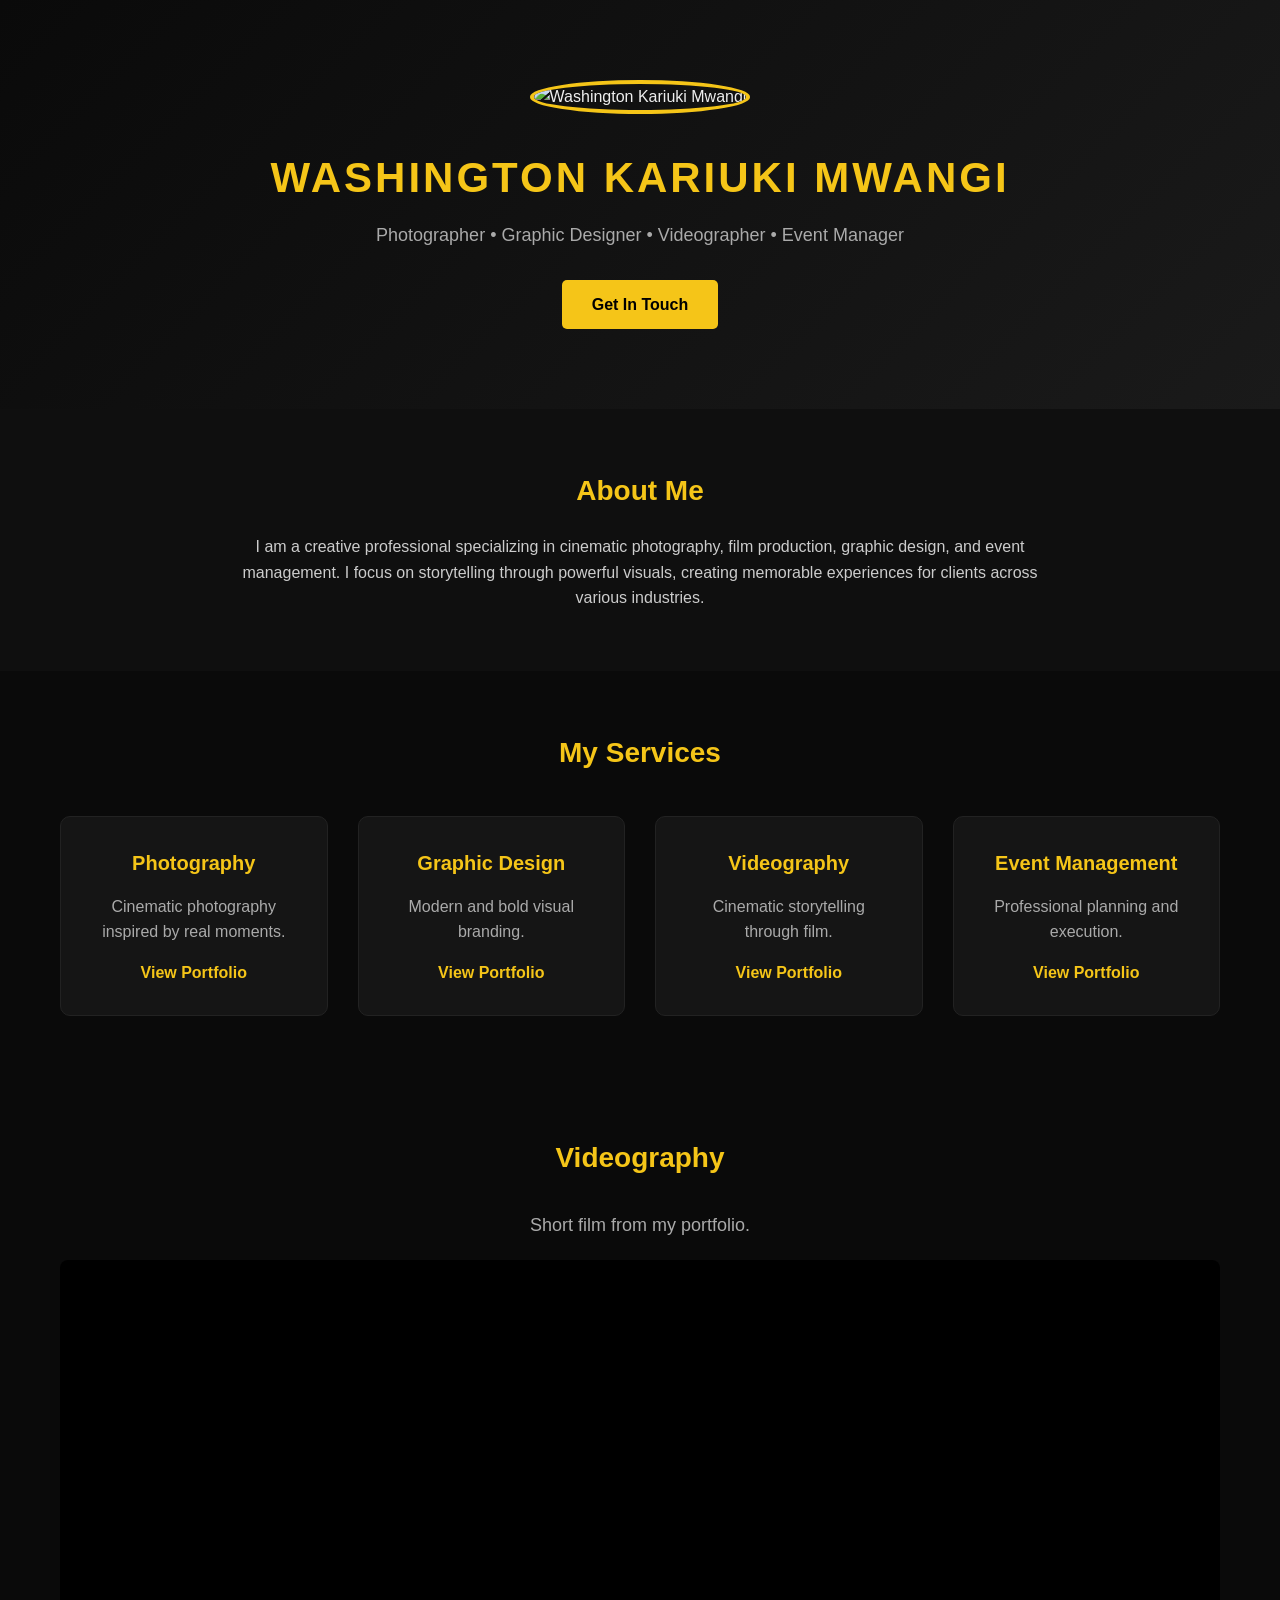
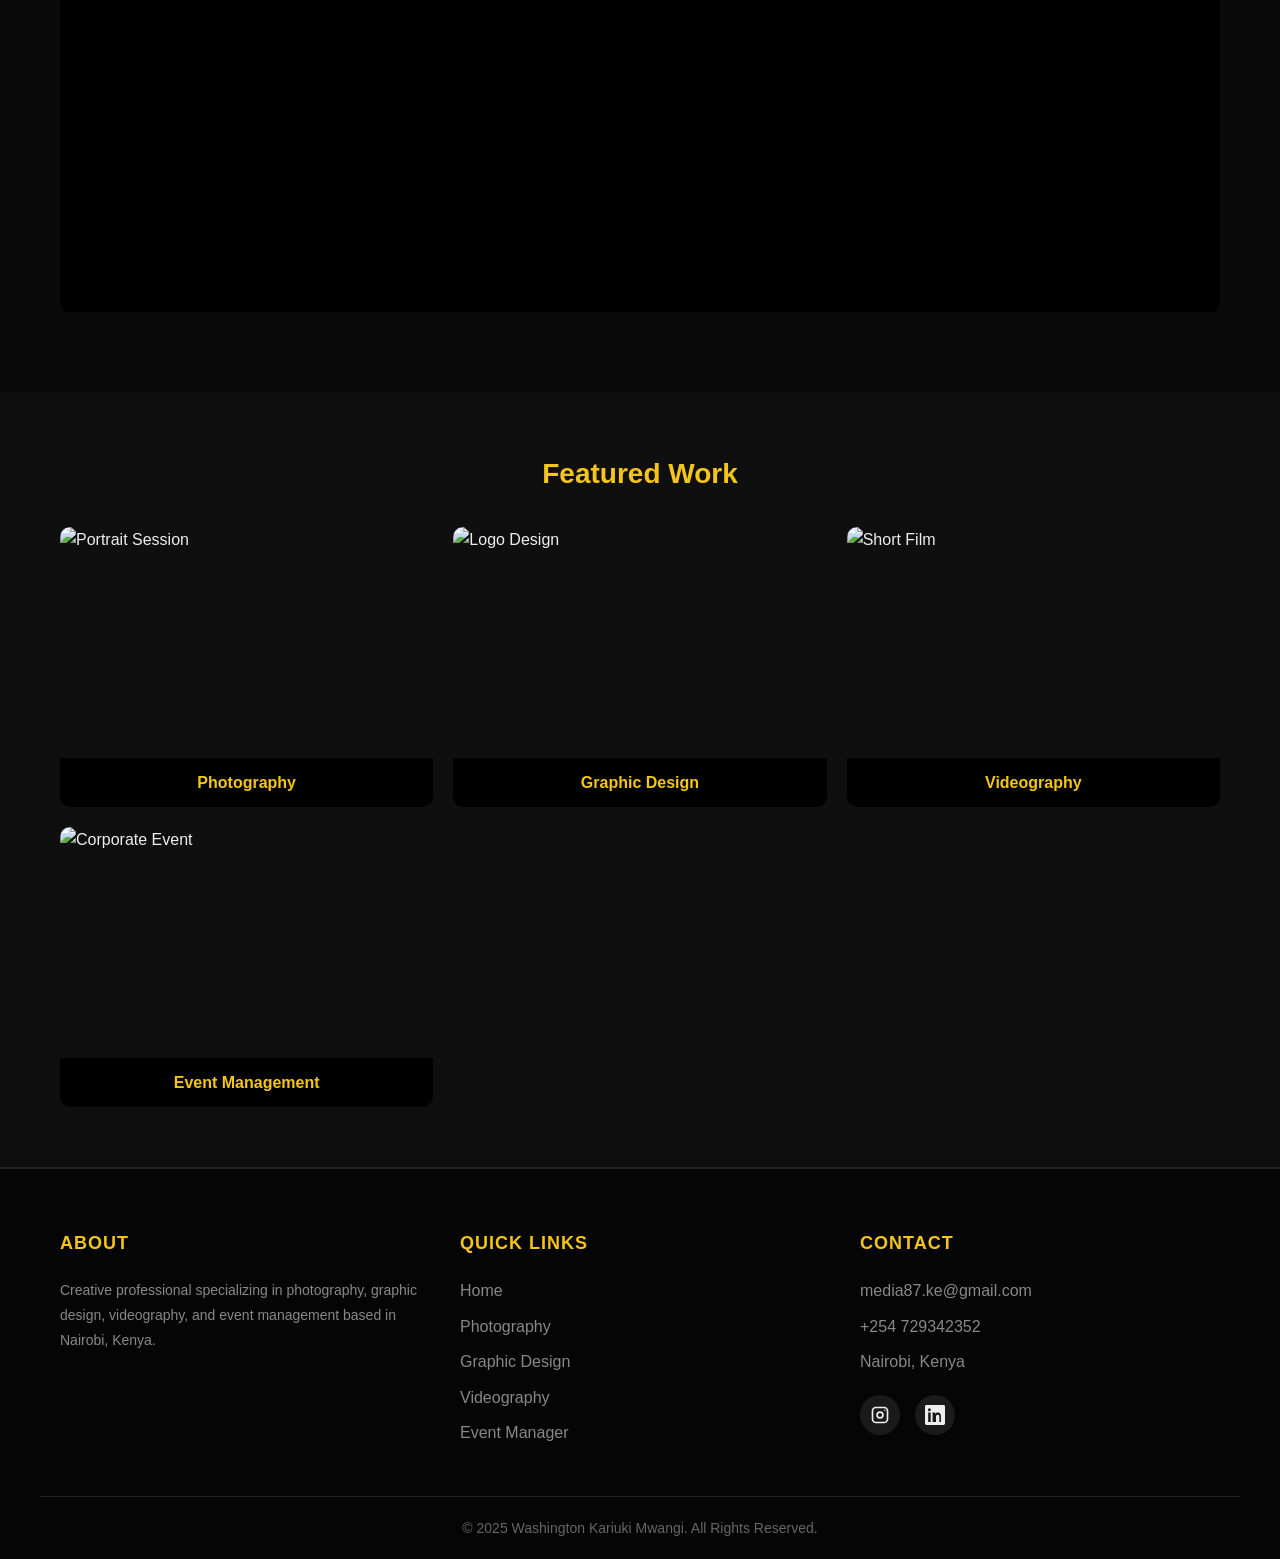
==== index.html @ 2610b52b "Add files via upload" ====
<!DOCTYPE html>
<html lang="en">
<head>
    <meta charset="UTF-8">
    <meta name="viewport" content="width=device-width, initial-scale=1.0">
    <title>Washington Kariuki Mwangi | Portfolio</title>
    <link rel="stylesheet" href="STYLE.CSS">
</head>
<body class="home-page">
    <!-- Background Overlay -->
    <div class="page-background"></div>

    <!-- Sidebar Navigation -->
    <nav class="sidebar-nav">
        <div class="sidebar-header">
            <a href="INDEX.HTML" class="sidebar-logo">WKM</a>
            <button class="close-sidebar">&times;</button>
        </div>
        <ul class="sidebar-menu">
            <li><a href="INDEX.HTML" class="active">Home</a></li>
            <li class="dropdown">
                <a href="#" class="dropdown-toggle">Services <span class="arrow">&#9662;</span></a>
                <ul class="dropdown-menu">
                    <li><a href="photography.html">Photography</a></li>
                    <li><a href="graphic-designer.html">Graphic Design</a></li>
                    <li><a href="videography.html">Videography</a></li>
                    <li><a href="event-manager.html">Event Management</a></li>
                </ul>
            </li>
            <li><a href="#about">About</a></li>
            <li><a href="#contact">Contact</a></li>
        </ul>
    </nav>

    <!-- Mobile Menu Toggle -->
    <button class="menu-toggle">
        <span></span>
        <span></span>
        <span></span>
    </button>

    <!-- Overlay for sidebar -->
    <div class="sidebar-overlay"></div>

    <!-- Main Content -->
    <main class="main-content">

    <!-- Hero Section -->
    <header class="hero">
        <div class="hero-content">
            <div class="profile-image">
                <img src="images/profile.jpg" alt="Washington Kariuki Mwangi">
            </div>
            <h1>WASHINGTON KARIUKI MWANGI</h1>
            <p class="tagline">Photographer • Graphic Designer • Videographer • Event Manager</p>
            <a href="#contact" class="btn-primary">Get In Touch</a>
        </div>
    </header>

    <!-- About Section -->
    <section class="about" id="about">
        <div class="container">
            <h2>About Me</h2>
            <p>
                I am a creative professional specializing in cinematic photography, 
                film production, graphic design, and event management. 
                I focus on storytelling through powerful visuals, creating memorable 
                experiences for clients across various industries.
            </p>
        </div>
    </section>

    <!-- Services Overview -->
    <section class="services-overview">
        <div class="container">
            <h2>My Services</h2>
            <div class="services-grid">
                <div class="service-card">
                    <h3>Photography</h3>
                    <p>Cinematic photography inspired by real moments.</p>
                    <a href="photography.html" class="btn-link">View Portfolio</a>
                </div>
                <div class="service-card">
                    <h3>Graphic Design</h3>
                    <p>Modern and bold visual branding.</p>
                    <a href="graphic-designer.html" class="btn-link">View Portfolio</a>
                </div>
                <div class="service-card">
                    <h3>Videography</h3>
                    <p>Cinematic storytelling through film.</p>
                    <a href="videography.html" class="btn-link">View Portfolio</a>
                </div>
                <div class="service-card">
                    <h3>Event Management</h3>
                    <p>Professional planning and execution.</p>
                    <a href="event-manager.html" class="btn-link">View Portfolio</a>
                </div>
            </div>
        </div>
    </section>

    <!-- Videography Section -->
    <section class="portfolio-section">
        <div class="container">
            <h2>Videography</h2>
            <p class="lead">Short film from my portfolio.</p>
            <div class="video-wrapper">
                <iframe 
                    width="560" 
                    height="315" 
                    src="https://www.youtube.com/embed/M24uK5fOLR8" 
                    title="Short film" 
                    frameborder="0" 
                    allow="accelerometer; autoplay; clipboard-write; encrypted-media; gyroscope; picture-in-picture" 
                    allowfullscreen>
                </iframe>
            </div>
        </div>
    </section>

    <!-- Featured Work -->
    <section class="featured-work">
        <div class="container">
            <h2>Featured Work</h2>
            <div class="gallery">
                <div class="gallery-item">
                    <img src="images/portrait-session.jpg" alt="Portrait Session">
                    <span>Photography</span>
                </div>
                <div class="gallery-item">
                    <img src="images/logo.jpg" alt="Logo Design">
                    <span>Graphic Design</span>
                </div>
                <div class="gallery-item">
                    <img src="images/shortfilm.jpg" alt="Short Film">
                    <span>Videography</span>
                </div>
                <div class="gallery-item">
                    <img src="images/Event.jpg" alt="Corporate Event">
                    <span>Event Management</span>
                </div>
            </div>
        </div>
    </section>

    <!-- Footer -->
    <footer class="main-footer" id="contact">
        <div class="footer-container">
            <div class="footer-column">
                <h3>About</h3>
                <p>Creative professional specializing in photography, graphic design, videography, and event management based in Nairobi, Kenya.</p>
            </div>
            <div class="footer-column">
                <h3>Quick Links</h3>
                <ul>
                    <li><a href="INDEX.HTML">Home</a></li>
                    <li><a href="photography.html">Photography</a></li>
                    <li><a href="graphic-designer.html">Graphic Design</a></li>
                    <li><a href="videography.html">Videography</a></li>
                    <li><a href="event-manager.html">Event Manager</a></li>
                </ul>
            </div>
            <div class="footer-column">
                <h3>Contact</h3>
                <ul class="contact-list">
                    <li><a href="mailto:media87.ke@gmail.com">media87.ke@gmail.com</a></li>
                    <li><a href="tel:+254729342352">+254 729342352</a></li>
                    <li>Nairobi, Kenya</li>
                </ul>
                <div class="social-links">
                    <a href="https://instagram.com/rayking_pot" target="_blank" rel="noopener noreferrer" aria-label="Instagram">
                        <svg xmlns="http://www.w3.org/2000/svg" width="20" height="20" viewBox="0 0 24 24" fill="currentColor"><path d="M7 2h10a5 5 0 0 1 5 5v10a5 5 0 0 1-5 5H7a5 5 0 0 1-5-5V7a5 5 0 0 1 5-5zm0 2a3 3 0 0 0-3 3v10a3 3 0 0 0 3 3h10a3 3 0 0 0 3-3V7a3 3 0 0 0-3-3H7z"/><path d="M12 7.5A4.5 4.5 0 1 1 7.5 12 4.505 4.505 0 0 1 12 7.5zm0 2A2.5 2.5 0 1 0 14.5 12 2.503 2.503 0 0 0 12 9.5z"/><circle cx="17.7" cy="6.3" r="0.9"/></svg>
                    </a>
                    <a href="https://linkedin.com/in/washington-kariuki" target="_blank" rel="noopener noreferrer" aria-label="LinkedIn">
                        <svg xmlns="http://www.w3.org/2000/svg" width="20" height="20" viewBox="0 0 24 24" fill="currentColor"><path d="M20.447 20.452H17.2v-5.569c0-1.328-.026-3.036-1.85-3.036-1.85 0-2.133 1.446-2.133 2.94v5.665H9.066V9h3.105v1.561h.045c.433-.822 1.49-1.692 3.067-1.692 3.277 0 3.88 2.158 3.88 4.965v6.158zM5.337 7.433a1.802 1.802 0 1 1 .001-3.603 1.802 1.802 0 0 1-.001 3.603zM6.861 20.452H3.812V9h3.049v11.452zM22.225 0H1.771C.792 0 0 .774 0 1.729v20.542C0 23.226.792 24 1.771 24h20.451C23.2 24 24 23.226 24 22.271V1.729C24 .774 23.2 0 22.225 0z"/></svg>
                    </a>
                </div>
            </div>
        </div>
        <div class="footer-bottom">
            <p>&copy; 2025 Washington Kariuki Mwangi. All Rights Reserved.</p>
        </div>
    </footer>

    </main>

    <!-- JavaScript for sidebar -->
    <script>
        document.addEventListener('DOMContentLoaded', function() {
            const menuToggle = document.querySelector('.menu-toggle');
            const sidebar = document.querySelector('.sidebar-nav');
            const overlay = document.querySelector('.sidebar-overlay');
            const closeBtn = document.querySelector('.close-sidebar');
            const dropdownToggle = document.querySelector('.dropdown-toggle');
            const dropdown = document.querySelector('.dropdown');

            // Open sidebar
            menuToggle.addEventListener('click', function() {
                sidebar.classList.add('active');
                overlay.classList.add('active');
                document.body.style.overflow = 'hidden';
            });

            // Close sidebar
            function closeSidebar() {
                sidebar.classList.remove('active');
                overlay.classList.remove('active');
                document.body.style.overflow = '';
            }

            closeBtn.addEventListener('click', closeSidebar);
            overlay.addEventListener('click', closeSidebar);

            // Toggle dropdown
            dropdownToggle.addEventListener('click', function(e) {
                e.preventDefault();
                dropdown.classList.toggle('open');
            });

            // Close sidebar when clicking a link (except dropdown toggle)
            sidebar.querySelectorAll('a:not(.dropdown-toggle)').forEach(function(link) {
                link.addEventListener('click', closeSidebar);
            });
        });
    </script>

</body>
</html>
---- STYLE.CSS ----
/* Global Styles */
* {
    margin: 0;
    padding: 0;
    box-sizing: border-box;
}

html, body {
    height: 100%;
}

body {
    font-family: 'Segoe UI', Tahoma, Geneva, Verdana, sans-serif;
    background-color: #0a0a0a;
    color: #eee;
    line-height: 1.6;
}

/* Sidebar Navigation */
.sidebar-nav {
    position: fixed;
    top: 0;
    left: -300px;
    width: 300px;
    height: 100%;
    background: #000;
    z-index: 2000;
    transition: left 0.3s ease;
    border-right: 2px solid #f5c518;
}

.sidebar-nav.active {
    left: 0;
}

.sidebar-header {
    display: flex;
    justify-content: space-between;
    align-items: center;
    padding: 20px;
    border-bottom: 1px solid #222;
}

.sidebar-logo {
    font-size: 28px;
    font-weight: bold;
    color: #f5c518;
    text-decoration: none;
    letter-spacing: 2px;
}

.close-sidebar {
    background: none;
    border: none;
    color: #eee;
    font-size: 32px;
    cursor: pointer;
    line-height: 1;
}

.close-sidebar:hover {
    color: #f5c518;
}

.sidebar-menu {
    list-style: none;
    padding: 20px 0;
}

.sidebar-menu li a {
    display: block;
    padding: 15px 20px;
    color: #eee;
    text-decoration: none;
    font-size: 16px;
    transition: background 0.3s, color 0.3s;
}

.sidebar-menu li a:hover,
.sidebar-menu li a.active {
    background: #1a1a1a;
    color: #f5c518;
    border-left: 3px solid #f5c518;
}

/* Dropdown */
.sidebar-menu .dropdown {
    position: relative;
}

.sidebar-menu .dropdown-toggle {
    display: flex;
    justify-content: space-between;
    align-items: center;
}

.sidebar-menu .dropdown-toggle .arrow {
    font-size: 12px;
    transition: transform 0.3s;
}

.sidebar-menu .dropdown.open .dropdown-toggle .arrow {
    transform: rotate(180deg);
}

.sidebar-menu .dropdown-menu {
    list-style: none;
    max-height: 0;
    overflow: hidden;
    transition: max-height 0.3s ease;
    background: #0a0a0a;
}

.sidebar-menu .dropdown.open .dropdown-menu {
    max-height: 300px;
}

.sidebar-menu .dropdown-menu li a {
    padding: 12px 20px 12px 40px;
    font-size: 14px;
    border-left: none;
}

.sidebar-menu .dropdown-menu li a:hover {
    border-left: 3px solid #f5c518;
}

/* Sidebar Overlay */
.sidebar-overlay {
    position: fixed;
    top: 0;
    left: 0;
    width: 100%;
    height: 100%;
    background: rgba(0, 0, 0, 0.7);
    z-index: 1500;
    opacity: 0;
    visibility: hidden;
    transition: opacity 0.3s, visibility 0.3s;
}

.sidebar-overlay.active {
    opacity: 1;
    visibility: visible;
}

/* Menu Toggle Button */
.menu-toggle {
    display: none;
    position: fixed;
    top: 20px;
    left: 20px;
    z-index: 1000;
    background: #f5c518;
    border: none;
    border-radius: 5px;
    padding: 12px;
    cursor: pointer;
    flex-direction: column;
    gap: 5px;
}

.menu-toggle span {
    display: block;
    width: 25px;
    height: 3px;
    background: #000;
    border-radius: 2px;
    transition: transform 0.3s, opacity 0.3s;
}

/* Main Content */
.main-content {
    padding-left: 0;
    transition: padding-left 0.3s;
}

.container {
    max-width: 1200px;
    margin: 0 auto;
    padding: 0 20px;
}

/* Page Background */
.page-background {
    position: fixed;
    top: 0;
    left: 0;
    width: 100%;
    height: 100%;
    z-index: -1;
    background-size: cover;
    background-position: center;
    background-repeat: no-repeat;
    opacity: 0.15;
}

/* Home Page Background */
.home-page .page-background {
    background-image: url('images/portrait-session.jpg');
}

/* Photography Page Background */
.photography-page .page-background {
    background-image: url('images/Event-photo.jpg');
}

/* Graphic Designer Page Background */
.graphic-designer-page .page-background {
    background-image: url('images/poster.jpg');
}

/* Videography Page Background */
.videography-page .page-background {
    background-image: url('images/shortfilm.jpg');
}

/* Event Manager Page Background */
.event-manager-page .page-background {
    background-image: url('images/Event.jpg');
}

/* Navigation */
.main-nav {
    background: #000;
    padding: 15px 0;
    position: sticky;
    top: 0;
    z-index: 1000;
    border-bottom: 1px solid #222;
}

.nav-container {
    max-width: 1200px;
    margin: 0 auto;
    padding: 0 20px;
    display: flex;
    justify-content: space-between;
    align-items: center;
}

.nav-logo {
    font-size: 24px;
    font-weight: bold;
    color: #f5c518;
    text-decoration: none;
    letter-spacing: 2px;
}

.nav-menu {
    display: flex;
    list-style: none;
    gap: 25px;
}

.nav-menu a {
    color: #eee;
    text-decoration: none;
    font-size: 14px;
    text-transform: uppercase;
    letter-spacing: 1px;
    transition: color 0.3s;
}

.nav-menu a:hover,
.nav-menu a.active {
    color: #f5c518;
}

/* Hero Section */
.hero {
    background: linear-gradient(135deg, #0a0a0a 0%, #1a1a1a 100%);
    padding: 80px 20px;
    text-align: center;
}

.hero-content .profile-image img {
    width: 200px;
    height: 200px;
    border-radius: 50%;
    object-fit: cover;
    border: 4px solid #f5c518;
    margin-bottom: 30px;
}

.hero h1 {
    font-size: 42px;
    color: #f5c518;
    margin-bottom: 10px;
    letter-spacing: 3px;
}

.tagline {
    font-size: 18px;
    color: #aaa;
    margin-bottom: 30px;
}

.btn-primary {
    display: inline-block;
    padding: 12px 30px;
    background: #f5c518;
    color: #000;
    text-decoration: none;
    border-radius: 5px;
    font-weight: bold;
    transition: transform 0.3s, background 0.3s;
}

.btn-primary:hover {
    transform: translateY(-2px);
    background: #e5b515;
}

/* Page Header */
.page-header {
    background: linear-gradient(135deg, #0a0a0a 0%, #1a1a1a 100%);
    padding: 60px 20px;
    text-align: center;
}

.page-header .profile-image {
    margin-bottom: 20px;
}

.page-header .profile-image img {
    width: 150px;
    height: 150px;
    border-radius: 50%;
    object-fit: cover;
    border: 4px solid #f5c518;
}

.page-header h1 {
    font-size: 36px;
    color: #f5c518;
    margin-bottom: 10px;
    letter-spacing: 3px;
}

/* Sections */
section {
    padding: 60px 0;
    position: relative;
    background: #0a0a0a;
}

section h2 {
    color: #f5c518;
    font-size: 28px;
    margin-bottom: 20px;
    text-align: center;
}

section .lead {
    text-align: center;
    font-size: 18px;
    color: #aaa;
    margin-bottom: 40px;
}

/* About Section */
.about {
    background: #0f0f0f;
}

.about p {
    text-align: center;
    max-width: 800px;
    margin: 0 auto;
    font-size: 16px;
    color: #ccc;
}

/* Services Grid */
.services-overview {
    background: #0a0a0a;
}

.services-grid {
    display: grid;
    grid-template-columns: repeat(auto-fit, minmax(250px, 1fr));
    gap: 30px;
    margin-top: 40px;
}

.service-card {
    background: #151515;
    padding: 30px;
    border-radius: 10px;
    text-align: center;
    border: 1px solid #222;
    transition: transform 0.3s, border-color 0.3s;
}

.service-card:hover {
    transform: translateY(-5px);
    border-color: #f5c518;
}

.service-card h3 {
    color: #f5c518;
    margin-bottom: 15px;
    font-size: 20px;
}

.service-card p {
    color: #aaa;
    margin-bottom: 15px;
}

.btn-link {
    color: #f5c518;
    text-decoration: none;
    font-weight: bold;
}

.btn-link:hover {
    text-decoration: underline;
}

/* Portfolio Section */
.portfolio-section {
    padding: 60px 0;
    background: #0a0a0a;
}

.portfolio-section h2 {
    margin-bottom: 30px;
}

.portfolio-section .lead {
    font-size: 18px;
    color: #aaa;
    margin-bottom: 20px;
}

.video-wrapper {
    position: relative;
    padding-bottom: 56.25%;
    height: 315px;
    overflow: hidden;
    max-width: 100%;
    width: 100%;
    background: #000;
    margin: 20px 0;
    border-radius: 8px;
}

.video-wrapper iframe {
    position: absolute;
    top: 0;
    left: 0;
    width: 100%;
    height: 100%;
}

/* Video Embed Styles */
.video-embed,
.responsive-embed {
    position: relative;
    padding-bottom: 56.25%;
    height: 0;
    overflow: hidden;
    max-width: 100%;
    width: 100%;
    min-height: 300px;
    background: #000;
    margin: 20px 0;
    border-radius: 8px;
    display: block;
}

.video-embed iframe,
.responsive-embed iframe {
    position: absolute;
    top: 0;
    left: 0;
    width: 100%;
    height: 100%;
    border: 0;
}

/* Videography Section */
.videography-section {
    padding: 60px 0;
    background: #0a0a0a;
}

.videography-section h2 {
    margin-bottom: 10px;
    color: #f5c518;
}

.videography-section .lead {
    font-size: 18px;
    color: #aaa;
    margin-bottom: 30px;
}

/* Gallery */
.gallery {
    display: grid;
    grid-template-columns: repeat(auto-fit, minmax(300px, 1fr));
    gap: 20px;
    margin-top: 30px;
}

.gallery-item {
    position: relative;
    overflow: hidden;
    border-radius: 10px;
    aspect-ratio: 4/3;
}

.gallery-item img {
    width: 100%;
    height: 100%;
    object-fit: cover;
    transition: transform 0.5s;
}

.gallery-item:hover img {
    transform: scale(1.1);
}

.gallery-item span {
    position: absolute;
    bottom: 0;
    left: 0;
    right: 0;
    background: rgba(0, 0, 0, 0.95);
    color: #f5c518;
    text-align: center;
    padding: 12px;
    font-weight: bold;
}

/* Video Gallery */
.video-gallery {
    display: grid;
    grid-template-columns: repeat(auto-fit, minmax(400px, 1fr));
    gap: 30px;
    margin-top: 30px;
}

.video-item {
    margin-bottom: 20px;
}

.video-item span {
    display: block;
    text-align: center;
    color: #f5c518;
    margin-top: 15px;
    font-weight: bold;
}

.responsive-embed {
    position: relative;
    padding-bottom: 56.25%;
    height: 0;
    overflow: hidden;
    border-radius: 10px;
    box-shadow: 0 6px 18px rgba(0, 0, 0, 0.8);
}

.responsive-embed iframe {
    position: absolute;
    top: 0;
    left: 0;
    width: 100%;
    height: 100%;
    border: 0;
}

/* Featured Work */
.featured-work {
    background: #0f0f0f;
}

/* Footer - 3 Columns */
.main-footer {
    background: #050505;
    padding: 60px 0 20px;
    border-top: 2px solid #222;
    position: relative;
    z-index: 1;
}

.footer-container {
    max-width: 1200px;
    margin: 0 auto;
    padding: 0 20px;
    display: grid;
    grid-template-columns: repeat(3, 1fr);
    gap: 40px;
}

.footer-column h3 {
    color: #f5c518;
    margin-bottom: 20px;
    font-size: 18px;
    text-transform: uppercase;
    letter-spacing: 1px;
}

.footer-column p {
    color: #888;
    font-size: 14px;
    line-height: 1.8;
}

.footer-column ul {
    list-style: none;
}

.footer-column ul li {
    margin-bottom: 10px;
}

.footer-column ul li a {
    color: #888;
    text-decoration: none;
    transition: color 0.3s;
}

.footer-column ul li a:hover {
    color: #f5c518;
}

.contact-list li {
    color: #888 !important;
}

.contact-list li a {
    color: #888 !important;
}

.contact-list li a:hover {
    color: #f5c518 !important;
}

/* Social Links */
.social-links {
    display: flex;
    gap: 15px;
    margin-top: 20px;
}

.social-links a {
    display: flex;
    align-items: center;
    justify-content: center;
    width: 40px;
    height: 40px;
    background: #1a1a1a;
    border-radius: 50%;
    color: #eee;
    transition: background 0.3s, color 0.3s;
}

.social-links a:hover {
    background: #f5c518;
    color: #000;
}

/* Footer Bottom */
.footer-bottom {
    max-width: 1200px;
    margin: 40px auto 0;
    padding: 20px 20px 0;
    border-top: 1px solid #222;
    text-align: center;
}

.footer-bottom p {
    color: #666;
    font-size: 14px;
}

/* Responsive Design */
@media (max-width: 768px) {
    /* Show menu toggle on mobile */
    .menu-toggle {
        display: flex;
    }
    
    /* Hide old navigation */
    .main-nav {
        display: none;
    }
    
    .hero h1 {
        font-size: 28px;
    }
    
    .page-header h1 {
        font-size: 28px;
    }
    
    .footer-container {
        grid-template-columns: 1fr;
        text-align: center;
    }
    
    .social-links {
        justify-content: center;
    }
    
    .gallery {
        grid-template-columns: 1fr;
    }
    
    .video-gallery {
        grid-template-columns: 1fr;
    }
}
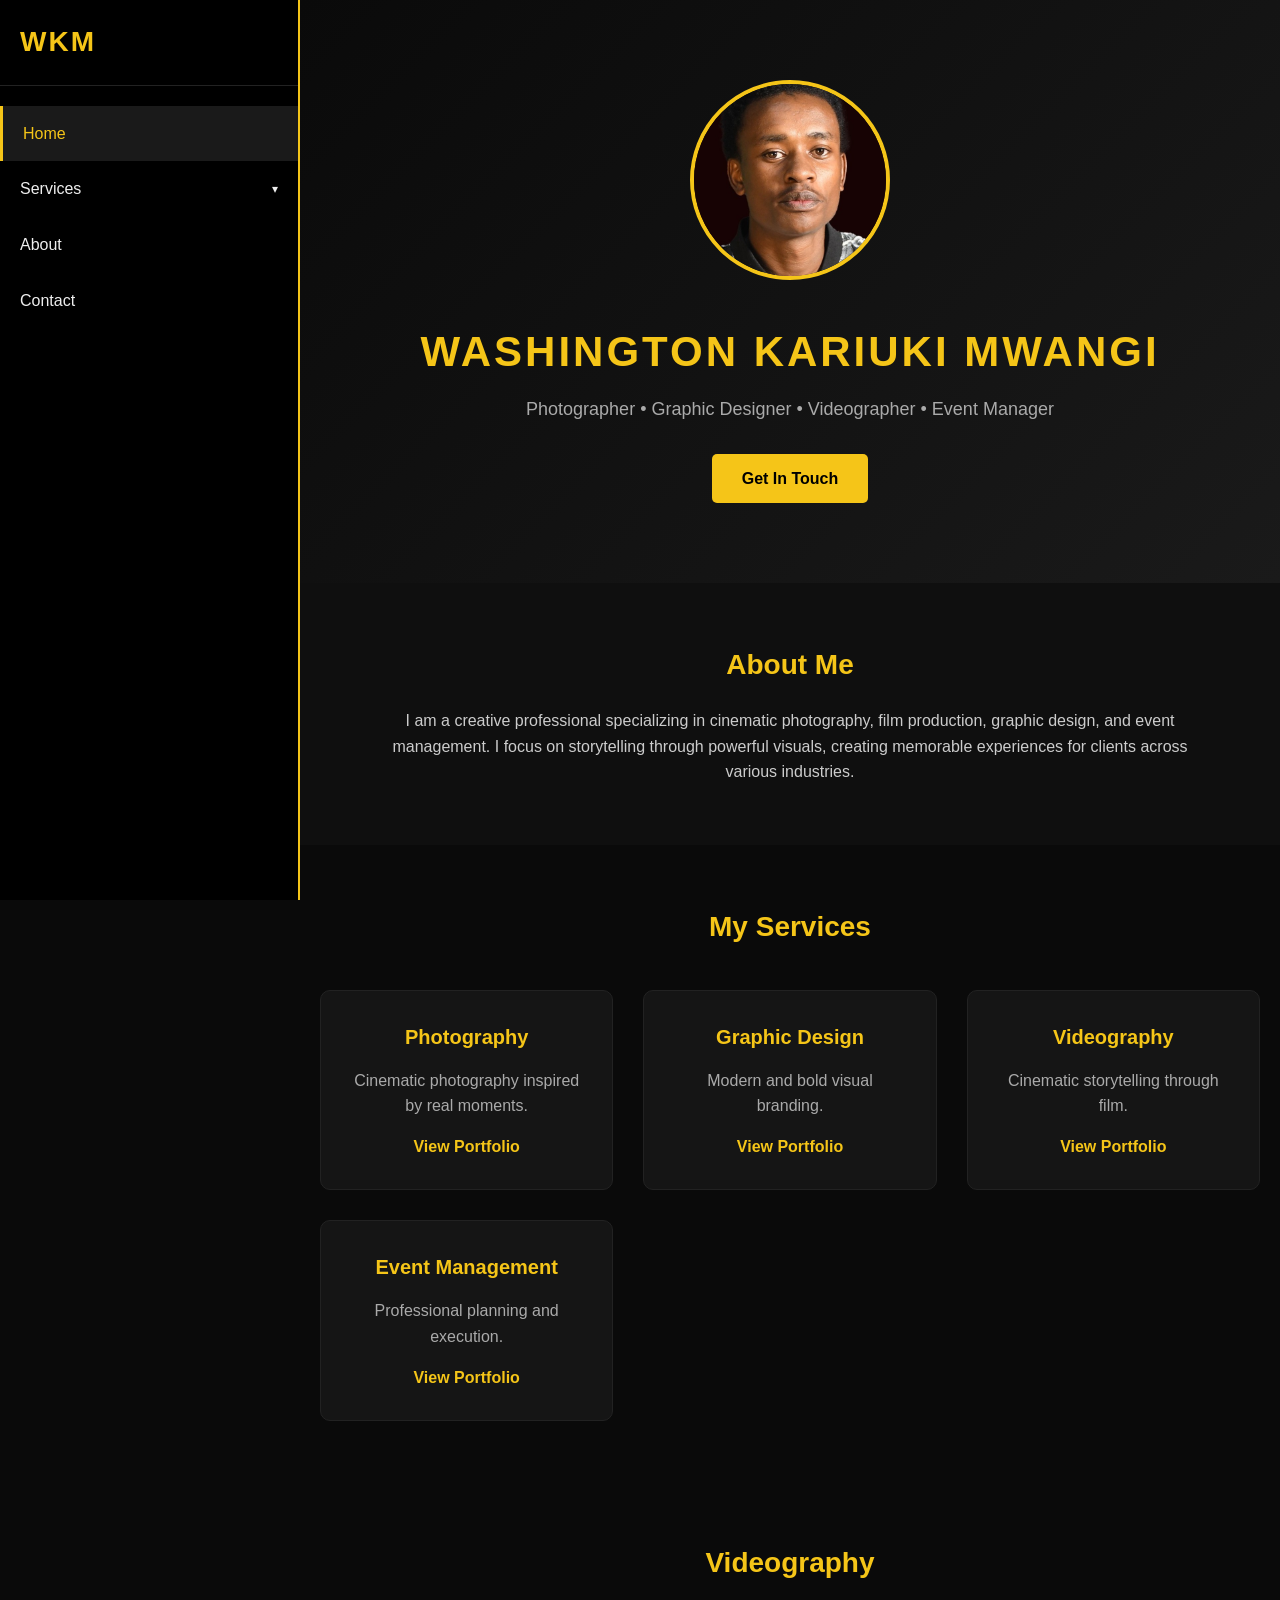
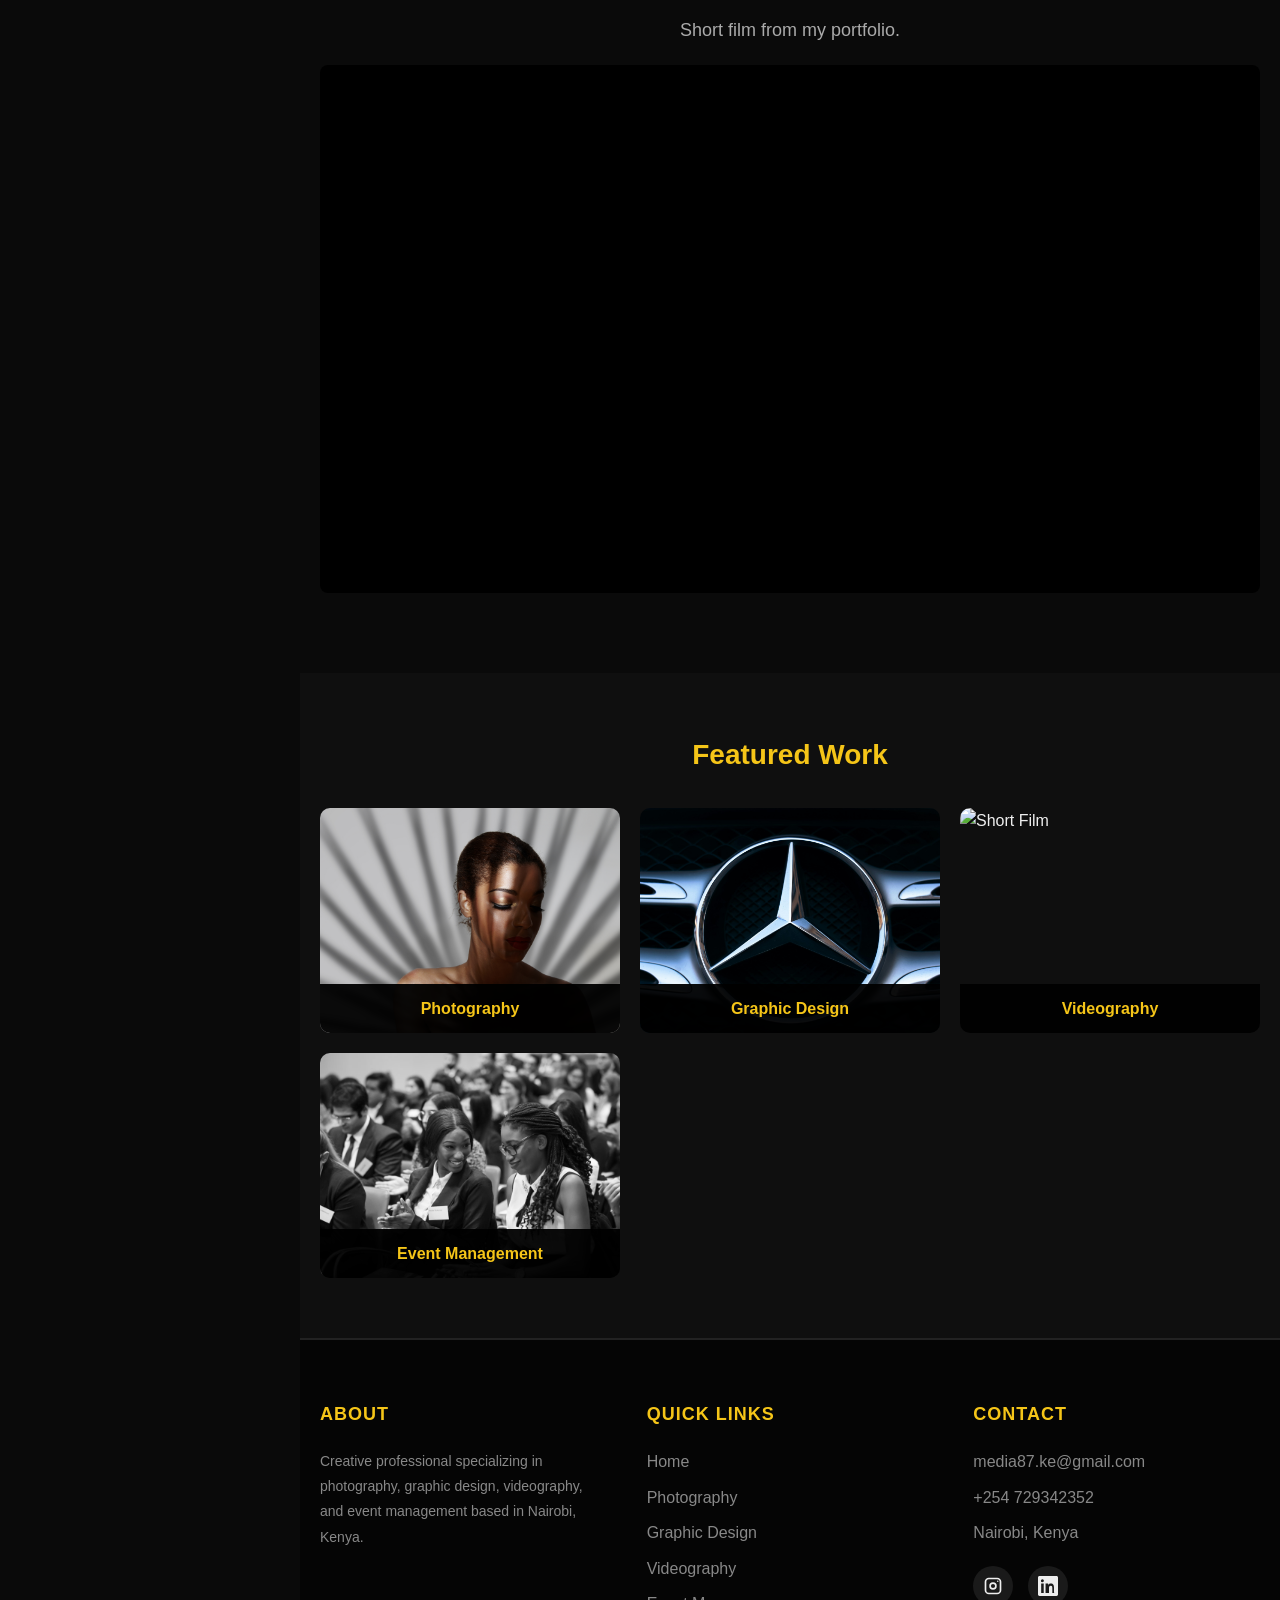
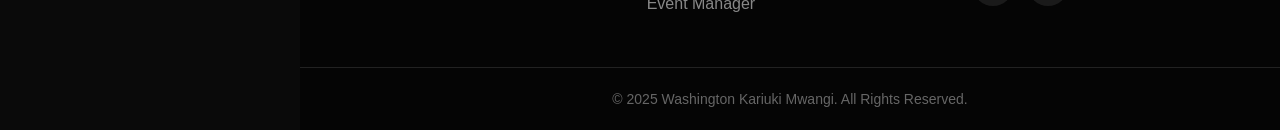
==== commit 76e797d3: "Add files via upload" ====
--- a/index.html
+++ b/index.html
@@ -13,11 +13,11 @@
     <!-- Sidebar Navigation -->
     <nav class="sidebar-nav">
         <div class="sidebar-header">
-            <a href="INDEX.HTML" class="sidebar-logo">WKM</a>
+            <a href="index.html" class="sidebar-logo">WKM</a>
             <button class="close-sidebar">&times;</button>
         </div>
         <ul class="sidebar-menu">
-            <li><a href="INDEX.HTML" class="active">Home</a></li>
+            <li><a href="index.html" class="active">Home</a></li>
             <li class="dropdown">
                 <a href="#" class="dropdown-toggle">Services <span class="arrow">&#9662;</span></a>
                 <ul class="dropdown-menu">
@@ -153,7 +153,7 @@
             <div class="footer-column">
                 <h3>Quick Links</h3>
                 <ul>
-                    <li><a href="INDEX.HTML">Home</a></li>
+                    <li><a href="index.html">Home</a></li>
                     <li><a href="photography.html">Photography</a></li>
                     <li><a href="graphic-designer.html">Graphic Design</a></li>
                     <li><a href="videography.html">Videography</a></li>
@@ -194,11 +194,18 @@
             const dropdownToggle = document.querySelector('.dropdown-toggle');
             const dropdown = document.querySelector('.dropdown');
 
-            // Open sidebar
+            // Function to check if mobile
+            function isMobile() {
+                return window.innerWidth <= 768;
+            }
+
+            // Open sidebar (mobile only)
             menuToggle.addEventListener('click', function() {
-                sidebar.classList.add('active');
-                overlay.classList.add('active');
-                document.body.style.overflow = 'hidden';
+                if (isMobile()) {
+                    sidebar.classList.add('active');
+                    overlay.classList.add('active');
+                    document.body.style.overflow = 'hidden';
+                }
             });
 
             // Close sidebar
@@ -225,4 +232,4 @@
     </script>
 
 </body>
-</html>
+</html>
--- a/STYLE.CSS
+++ b/STYLE.CSS
@@ -16,21 +16,81 @@
     line-height: 1.6;
 }
 
-/* Sidebar Navigation */
+/* Sidebar Navigation - Always visible on all screens */
 .sidebar-nav {
     position: fixed;
     top: 0;
-    left: -300px;
+    left: 0;
     width: 300px;
     height: 100%;
     background: #000;
     z-index: 2000;
-    transition: left 0.3s ease;
     border-right: 2px solid #f5c518;
 }
 
-.sidebar-nav.active {
-    left: 0;
+/* Menu toggle - only visible on mobile */
+.menu-toggle {
+    display: none;
+}
+
+/* Sidebar overlay - only visible on mobile when sidebar is open */
+.sidebar-overlay {
+    display: none;
+}
+
+@media (max-width: 768px) {
+    /* On mobile, hide sidebar by default */
+    .sidebar-nav {
+        left: -300px;
+    }
+    
+    .sidebar-nav.active {
+        left: 0;
+    }
+    
+    /* Show hamburger menu on mobile */
+    .menu-toggle {
+        display: flex;
+        position: fixed;
+        top: 20px;
+        left: 20px;
+        z-index: 1000;
+        background: #f5c518;
+        border: none;
+        border-radius: 5px;
+        padding: 12px;
+        cursor: pointer;
+        flex-direction: column;
+        gap: 5px;
+    }
+    
+    .menu-toggle span {
+        display: block;
+        width: 25px;
+        height: 3px;
+        background: #000;
+        border-radius: 2px;
+    }
+    
+    /* Show overlay on mobile when sidebar is open */
+    .sidebar-overlay {
+        display: block;
+        position: fixed;
+        top: 0;
+        left: 0;
+        width: 100%;
+        height: 100%;
+        background: rgba(0, 0, 0, 0.7);
+        z-index: 1500;
+        opacity: 0;
+        visibility: hidden;
+        transition: opacity 0.3s, visibility 0.3s;
+    }
+    
+    .sidebar-overlay.active {
+        opacity: 1;
+        visibility: visible;
+    }
 }
 
 .sidebar-header {
@@ -56,6 +116,18 @@
     font-size: 32px;
     cursor: pointer;
     line-height: 1;
+}
+
+@media (max-width: 768px) {
+    .close-sidebar {
+        display: block;
+    }
+}
+
+@media (min-width: 769px) {
+    .close-sidebar {
+        display: none;
+    }
 }
 
 .close-sidebar:hover {
@@ -144,35 +216,16 @@
     visibility: visible;
 }
 
-/* Menu Toggle Button */
-.menu-toggle {
-    display: none;
-    position: fixed;
-    top: 20px;
-    left: 20px;
-    z-index: 1000;
-    background: #f5c518;
-    border: none;
-    border-radius: 5px;
-    padding: 12px;
-    cursor: pointer;
-    flex-direction: column;
-    gap: 5px;
-}
-
-.menu-toggle span {
-    display: block;
-    width: 25px;
-    height: 3px;
-    background: #000;
-    border-radius: 2px;
-    transition: transform 0.3s, opacity 0.3s;
-}
-
 /* Main Content */
 .main-content {
-    padding-left: 0;
-    transition: padding-left 0.3s;
+    margin-left: 300px;
+    min-height: 100vh;
+}
+
+@media (max-width: 768px) {
+    .main-content {
+        margin-left: 0;
+    }
 }
 
 .container {
@@ -683,7 +736,7 @@
 @media (max-width: 768px) {
     /* Show menu toggle on mobile */
     .menu-toggle {
-        display: flex;
+        display: flex !important;
     }
     
     /* Hide old navigation */
@@ -691,6 +744,11 @@
         display: none;
     }
     
+    /* Adjust content for sidebar */
+    .main-content {
+        margin-left: 0;
+    }
+    
     .hero h1 {
         font-size: 28px;
     }
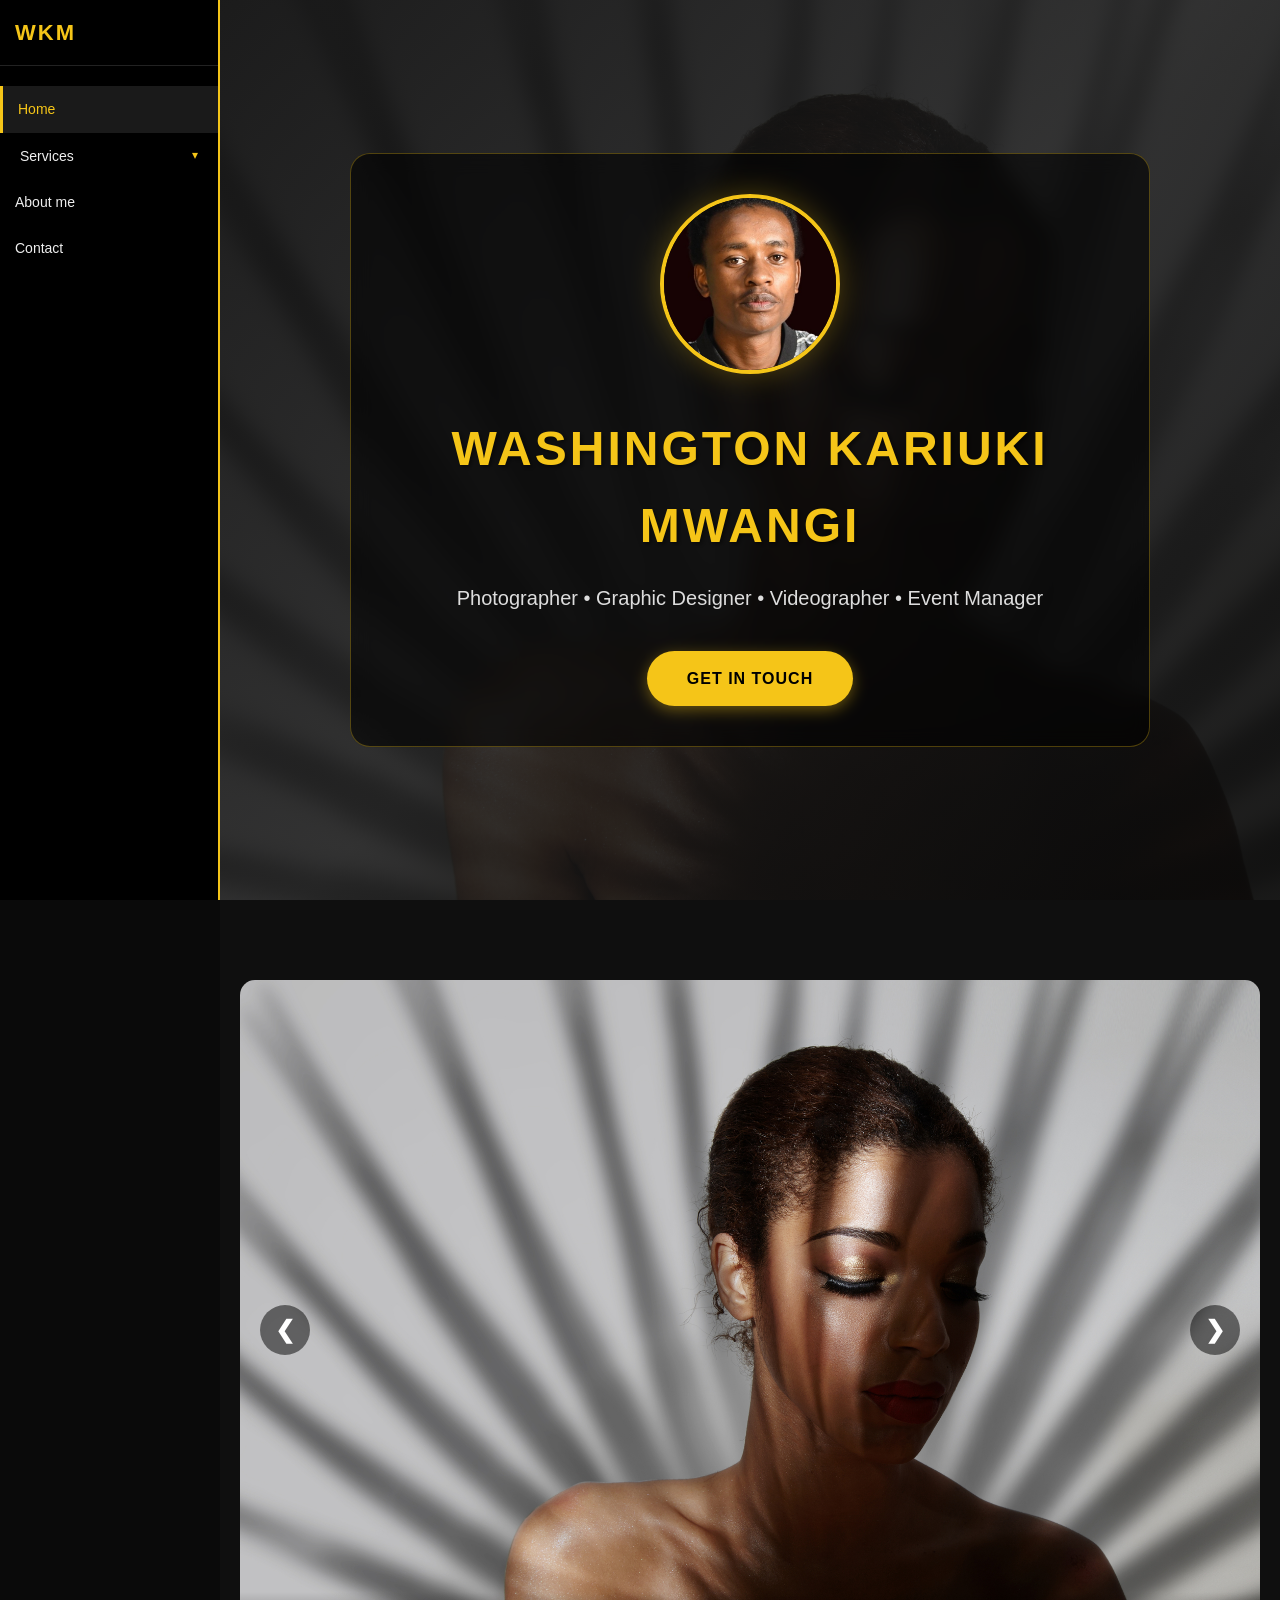
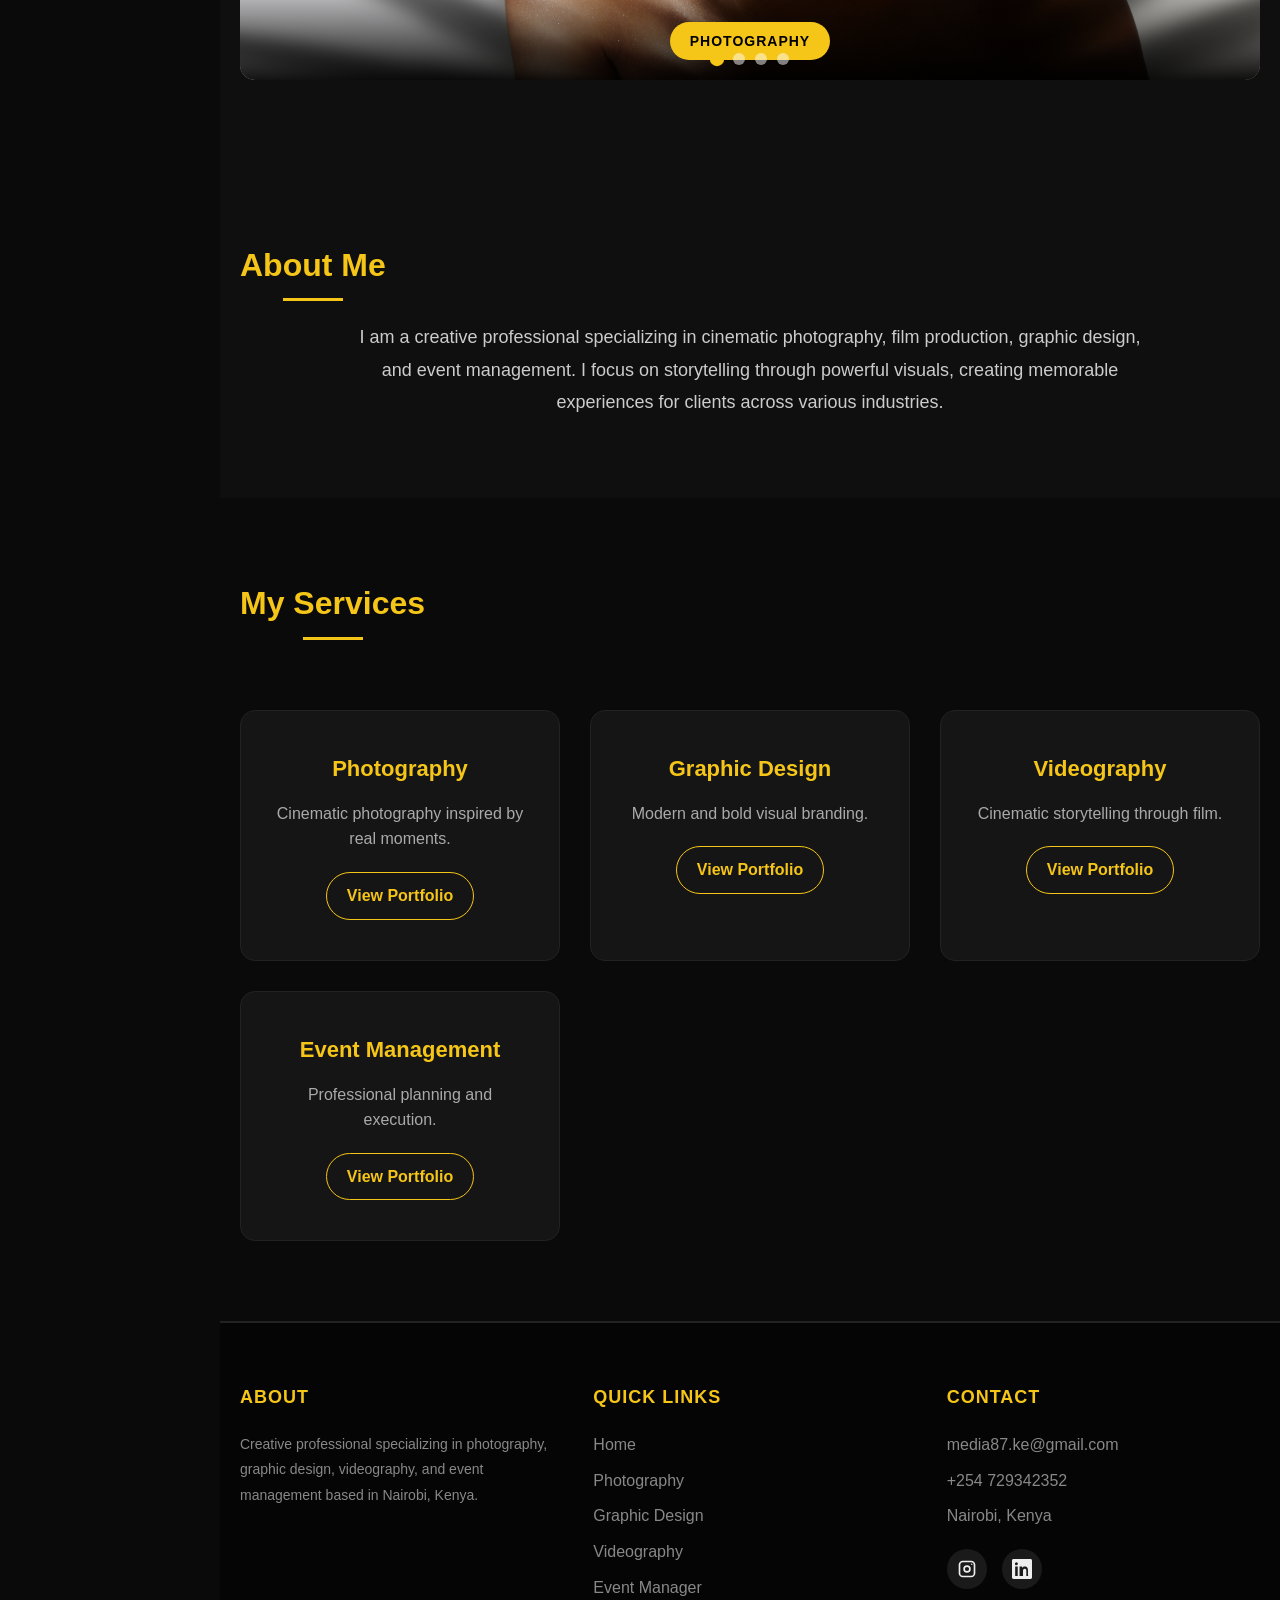
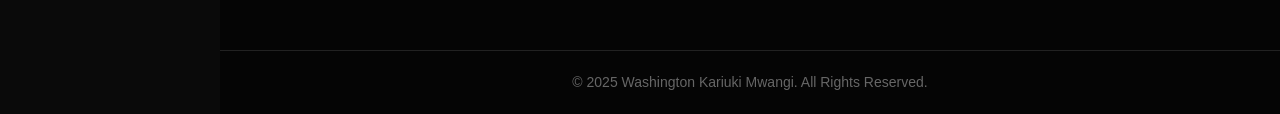
==== commit 69c308d1: "Add files via upload" ====
--- a/index.html
+++ b/index.html
@@ -27,7 +27,7 @@
                     <li><a href="event-manager.html">Event Management</a></li>
                 </ul>
             </li>
-            <li><a href="#about">About</a></li>
+            <li><a href="#about">About me</a></li>
             <li><a href="#contact">Contact</a></li>
         </ul>
     </nav>
@@ -45,8 +45,9 @@
     <!-- Main Content -->
     <main class="main-content">
 
-    <!-- Hero Section -->
+    <!-- Hero Section with Full Screen Background -->
     <header class="hero">
+        <div class="hero-overlay"></div>
         <div class="hero-content">
             <div class="profile-image">
                 <img src="images/profile.jpg" alt="Washington Kariuki Mwangi">
@@ -56,6 +57,44 @@
             <a href="#contact" class="btn-primary">Get In Touch</a>
         </div>
     </header>
+
+    <!-- My Work - Full Page Slideshow -->
+    <section class="featured-work" id="work">
+        <div class="container">
+            <div class="slideshow-container">
+                <div class="slide active">
+                    <img src="images/portrait-session.jpg" alt="Portrait Session">
+                    <div class="slide-content">
+                        <span>Photography</span>
+                    </div>
+                </div>
+                <div class="slide">
+                    <img src="images/logo.jpg" alt="Logo Design">
+                    <div class="slide-content">
+                        <span>Graphic Design</span>
+                    </div>
+                </div>
+                <div class="slide">
+                    <img src="images/Event.jpg" alt="Corporate Event">
+                    <div class="slide-content">
+                        <span>Event Management</span>
+                    </div>
+                </div>
+                
+                <!-- Navigation Arrows -->
+                <a class="prev" onclick="changeSlide(-1)">&#10094;</a>
+                <a class="next" onclick="changeSlide(1)">&#10095;</a>
+                
+                <!-- Dots -->
+                <div class="dots-container">
+                    <span class="dot active" onclick="currentSlide(1)"></span>
+                    <span class="dot" onclick="currentSlide(2)"></span>
+                    <span class="dot" onclick="currentSlide(3)"></span>
+                    <span class="dot" onclick="currentSlide(4)"></span>
+                </div>
+            </div>
+        </div>
+    </section>
 
     <!-- About Section -->
     <section class="about" id="about">
@@ -94,50 +133,6 @@
                     <h3>Event Management</h3>
                     <p>Professional planning and execution.</p>
                     <a href="event-manager.html" class="btn-link">View Portfolio</a>
-                </div>
-            </div>
-        </div>
-    </section>
-
-    <!-- Videography Section -->
-    <section class="portfolio-section">
-        <div class="container">
-            <h2>Videography</h2>
-            <p class="lead">Short film from my portfolio.</p>
-            <div class="video-wrapper">
-                <iframe 
-                    width="560" 
-                    height="315" 
-                    src="https://www.youtube.com/embed/M24uK5fOLR8" 
-                    title="Short film" 
-                    frameborder="0" 
-                    allow="accelerometer; autoplay; clipboard-write; encrypted-media; gyroscope; picture-in-picture" 
-                    allowfullscreen>
-                </iframe>
-            </div>
-        </div>
-    </section>
-
-    <!-- Featured Work -->
-    <section class="featured-work">
-        <div class="container">
-            <h2>Featured Work</h2>
-            <div class="gallery">
-                <div class="gallery-item">
-                    <img src="images/portrait-session.jpg" alt="Portrait Session">
-                    <span>Photography</span>
-                </div>
-                <div class="gallery-item">
-                    <img src="images/logo.jpg" alt="Logo Design">
-                    <span>Graphic Design</span>
-                </div>
-                <div class="gallery-item">
-                    <img src="images/shortfilm.jpg" alt="Short Film">
-                    <span>Videography</span>
-                </div>
-                <div class="gallery-item">
-                    <img src="images/Event.jpg" alt="Corporate Event">
-                    <span>Event Management</span>
                 </div>
             </div>
         </div>
@@ -231,5 +226,58 @@
         });
     </script>
 
+    <!-- Slideshow JavaScript -->
+    <script>
+        let slideIndex = 1;
+        let slideInterval;
+        
+        showSlides(slideIndex);
+        
+        // Auto advance slides every 5 seconds
+        slideInterval = setInterval(function() {
+            changeSlide(1);
+        }, 5000);
+        
+        function changeSlide(n) {
+            showSlides(slideIndex += n);
+            resetInterval();
+        }
+        
+        function currentSlide(n) {
+            showSlides(slideIndex = n);
+            resetInterval();
+        }
+        
+        function showSlides(n) {
+            let i;
+            let slides = document.getElementsByClassName('slide');
+            let dots = document.getElementsByClassName('dot');
+            
+            if (n > slides.length) { slideIndex = 1 }
+            if (n < 1) { slideIndex = slides.length }
+            
+            for (i = 0; i < slides.length; i++) {
+                slides[i].style.display = 'none';
+                slides[i].classList.remove('active');
+            }
+            for (i = 0; i < dots.length; i++) {
+                dots[i].classList.remove('active');
+            }
+            
+            slides[slideIndex - 1].style.display = 'block';
+            setTimeout(function() {
+                slides[slideIndex - 1].classList.add('active');
+            }, 10);
+            dots[slideIndex - 1].classList.add('active');
+        }
+        
+        function resetInterval() {
+            clearInterval(slideInterval);
+            slideInterval = setInterval(function() {
+                changeSlide(1);
+            }, 5000);
+        }
+    </script>
+
 </body>
 </html>
--- a/STYLE.CSS
+++ b/STYLE.CSS
@@ -21,7 +21,7 @@
     position: fixed;
     top: 0;
     left: 0;
-    width: 300px;
+    width: 220px;
     height: 100%;
     background: #000;
     z-index: 2000;
@@ -39,9 +39,13 @@
 }
 
 @media (max-width: 768px) {
-    /* On mobile, hide sidebar by default */
+    /* On mobile, make sidebar smaller */
     .sidebar-nav {
-        left: -300px;
+        left: 0;
+        top: 0;
+        width: 70%;
+        max-width: 280px;
+        height: 100%;
     }
     
     .sidebar-nav.active {
@@ -97,12 +101,12 @@
     display: flex;
     justify-content: space-between;
     align-items: center;
-    padding: 20px;
+    padding: 15px;
     border-bottom: 1px solid #222;
 }
 
 .sidebar-logo {
-    font-size: 28px;
+    font-size: 22px;
     font-weight: bold;
     color: #f5c518;
     text-decoration: none;
@@ -141,10 +145,10 @@
 
 .sidebar-menu li a {
     display: block;
-    padding: 15px 20px;
+    padding: 12px 15px;
     color: #eee;
     text-decoration: none;
-    font-size: 16px;
+    font-size: 14px;
     transition: background 0.3s, color 0.3s;
 }
 
@@ -164,11 +168,22 @@
     display: flex;
     justify-content: space-between;
     align-items: center;
+    cursor: pointer;
+    padding: 12px 20px;
+    user-select: none;
+    color: #eee;
+    font-size: 14px;
+}
+
+.sidebar-menu .dropdown-toggle:hover {
+    background: #1a1a1a;
+    color: #f5c518;
 }
 
 .sidebar-menu .dropdown-toggle .arrow {
     font-size: 12px;
     transition: transform 0.3s;
+    color: #f5c518;
 }
 
 .sidebar-menu .dropdown.open .dropdown-toggle .arrow {
@@ -180,7 +195,7 @@
     max-height: 0;
     overflow: hidden;
     transition: max-height 0.3s ease;
-    background: #0a0a0a;
+    background: #0f0f0f;
 }
 
 .sidebar-menu .dropdown.open .dropdown-menu {
@@ -188,13 +203,16 @@
 }
 
 .sidebar-menu .dropdown-menu li a {
-    padding: 12px 20px 12px 40px;
-    font-size: 14px;
-    border-left: none;
+    padding: 12px 20px 12px 25px;
+    font-size: 13px;
+    color: #ccc;
+    display: block;
+    text-decoration: none;
 }
 
 .sidebar-menu .dropdown-menu li a:hover {
-    border-left: 3px solid #f5c518;
+    background: #1a1a1a;
+    color: #f5c518;
 }
 
 /* Sidebar Overlay */
@@ -218,7 +236,7 @@
 
 /* Main Content */
 .main-content {
-    margin-left: 300px;
+    margin-left: 220px;
     min-height: 100vh;
 }
 
@@ -320,49 +338,152 @@
     color: #f5c518;
 }
 
-/* Hero Section */
+/* Hero Section - Full Screen */
 .hero {
-    background: linear-gradient(135deg, #0a0a0a 0%, #1a1a1a 100%);
-    padding: 80px 20px;
+    position: relative;
+    min-height: 100vh;
+    display: flex;
+    align-items: center;
+    justify-content: center;
+    background: url('images/portrait-session.jpg') no-repeat center center/cover;
     text-align: center;
+    padding: 20px;
+}
+
+.hero-overlay {
+    position: absolute;
+    top: 0;
+    left: 0;
+    width: 100%;
+    height: 100%;
+    background: linear-gradient(135deg, rgba(10, 10, 10, 0.9) 0%, rgba(26, 26, 26, 0.85) 50%, rgba(10, 10, 10, 0.9) 100%);
+    z-index: 1;
+}
+
+.hero-content {
+    position: relative;
+    z-index: 2;
+    max-width: 800px;
+    padding: 40px;
+    background: rgba(0, 0, 0, 0.6);
+    border-radius: 20px;
+    border: 1px solid rgba(245, 197, 24, 0.3);
+    backdrop-filter: blur(10px);
+}
+
+.hero-content .profile-image {
+    margin-bottom: 30px;
 }
 
 .hero-content .profile-image img {
-    width: 200px;
-    height: 200px;
+    width: 180px;
+    height: 180px;
     border-radius: 50%;
     object-fit: cover;
     border: 4px solid #f5c518;
-    margin-bottom: 30px;
+    box-shadow: 0 0 30px rgba(245, 197, 24, 0.3);
 }
 
 .hero h1 {
-    font-size: 42px;
-    color: #f5c518;
-    margin-bottom: 10px;
+    font-size: 48px;
+    color: #f5c518;
+    margin-bottom: 15px;
     letter-spacing: 3px;
+    text-shadow: 2px 2px 4px rgba(0, 0, 0, 0.5);
 }
 
 .tagline {
-    font-size: 18px;
-    color: #aaa;
-    margin-bottom: 30px;
+    font-size: 20px;
+    color: #ddd;
+    margin-bottom: 35px;
+    line-height: 1.8;
 }
 
 .btn-primary {
     display: inline-block;
-    padding: 12px 30px;
+    padding: 15px 40px;
     background: #f5c518;
     color: #000;
     text-decoration: none;
-    border-radius: 5px;
+    border-radius: 50px;
     font-weight: bold;
-    transition: transform 0.3s, background 0.3s;
+    font-size: 16px;
+    text-transform: uppercase;
+    letter-spacing: 1px;
+    transition: all 0.3s ease;
+    box-shadow: 0 4px 15px rgba(245, 197, 24, 0.4);
 }
 
 .btn-primary:hover {
-    transform: translateY(-2px);
+    transform: translateY(-3px);
     background: #e5b515;
+    box-shadow: 0 6px 25px rgba(245, 197, 24, 0.6);
+}
+
+/* Scroll Indicator */
+.scroll-indicator {
+    position: absolute;
+    bottom: 30px;
+    left: 50%;
+    transform: translateX(-50%);
+    z-index: 2;
+    display: flex;
+    flex-direction: column;
+    align-items: center;
+    color: #aaa;
+    font-size: 14px;
+}
+
+.scroll-indicator span {
+    margin-bottom: 10px;
+    text-transform: uppercase;
+    letter-spacing: 2px;
+}
+
+.scroll-arrow {
+    width: 30px;
+    height: 50px;
+    border: 2px solid #aaa;
+    border-radius: 20px;
+    position: relative;
+}
+
+.scroll-arrow::after {
+    content: '';
+    position: absolute;
+    top: 8px;
+    left: 50%;
+    transform: translateX(-50%);
+    width: 6px;
+    height: 6px;
+    background: #f5c518;
+    border-radius: 50%;
+    animation: scrollBounce 2s infinite;
+}
+
+@keyframes scrollBounce {
+    0% { top: 8px; opacity: 1; }
+    50% { top: 25px; opacity: 0.5; }
+    100% { top: 8px; opacity: 1; }
+}
+
+@media (max-width: 768px) {
+    .hero h1 {
+        font-size: 32px;
+    }
+    
+    .tagline {
+        font-size: 16px;
+    }
+    
+    .hero-content {
+        padding: 30px 20px;
+    }
+    
+    .hero-content .profile-image img {
+        width: 140px;
+        height: 140px;
+    }
 }
 
 /* Page Header */
@@ -400,9 +521,10 @@
 
 section h2 {
     color: #f5c518;
-    font-size: 28px;
-    margin-bottom: 20px;
+    font-size: 32px;
+    margin-bottom: 30px;
     text-align: center;
+    font-weight: bold;
 }
 
 section .lead {
@@ -415,19 +537,56 @@
 /* About Section */
 .about {
     background: #0f0f0f;
+    padding: 80px 0;
+}
+
+.about h2 {
+    position: relative;
+    display: inline-block;
+    margin-bottom: 30px;
+}
+
+.about h2::after {
+    content: '';
+    position: absolute;
+    bottom: -10px;
+    left: 50%;
+    transform: translateX(-50%);
+    width: 60px;
+    height: 3px;
+    background: #f5c518;
 }
 
 .about p {
     text-align: center;
     max-width: 800px;
     margin: 0 auto;
-    font-size: 16px;
+    font-size: 18px;
     color: #ccc;
+    line-height: 1.8;
 }
 
 /* Services Grid */
 .services-overview {
     background: #0a0a0a;
+    padding: 80px 0;
+}
+
+.services-overview h2 {
+    position: relative;
+    display: inline-block;
+    margin-bottom: 40px;
+}
+
+.services-overview h2::after {
+    content: '';
+    position: absolute;
+    bottom: -10px;
+    left: 50%;
+    transform: translateX(-50%);
+    width: 60px;
+    height: 3px;
+    background: #f5c518;
 }
 
 .services-grid {
@@ -439,37 +598,52 @@
 
 .service-card {
     background: #151515;
-    padding: 30px;
-    border-radius: 10px;
+    padding: 40px 30px;
+    border-radius: 15px;
     text-align: center;
     border: 1px solid #222;
-    transition: transform 0.3s, border-color 0.3s;
+    transition: all 0.3s ease;
 }
 
 .service-card:hover {
-    transform: translateY(-5px);
+    transform: translateY(-10px);
     border-color: #f5c518;
+    box-shadow: 0 10px 30px rgba(245, 197, 24, 0.2);
+}
+
+.service-icon {
+    font-size: 50px;
+    margin-bottom: 20px;
+    display: block;
 }
 
 .service-card h3 {
     color: #f5c518;
     margin-bottom: 15px;
-    font-size: 20px;
+    font-size: 22px;
+    font-weight: bold;
 }
 
 .service-card p {
     color: #aaa;
-    margin-bottom: 15px;
+    margin-bottom: 20px;
+    line-height: 1.6;
 }
 
 .btn-link {
+    display: inline-block;
     color: #f5c518;
     text-decoration: none;
     font-weight: bold;
+    padding: 10px 20px;
+    border: 1px solid #f5c518;
+    border-radius: 25px;
+    transition: all 0.3s ease;
 }
 
 .btn-link:hover {
-    text-decoration: underline;
+    background: #f5c518;
+    color: #000;
 }
 
 /* Portfolio Section */
@@ -549,6 +723,136 @@
     font-size: 18px;
     color: #aaa;
     margin-bottom: 30px;
+}
+
+/* Slideshow - Full Page */
+.slideshow-container {
+    position: relative;
+    width: 100%;
+    height: calc(100vh - 200px);
+    min-height: 500px;
+    margin: 0 auto;
+    overflow: hidden;
+    border-radius: 15px;
+}
+
+.slide {
+    display: none;
+    position: absolute;
+    top: 0;
+    left: 0;
+    width: 100%;
+    height: 100%;
+    opacity: 0;
+    transition: opacity 0.8s ease-in-out;
+}
+
+.slide.active {
+    opacity: 1;
+}
+
+.slide img {
+    width: 100%;
+    height: 100%;
+    object-fit: cover;
+}
+
+.slide-content {
+    position: absolute;
+    bottom: 0;
+    left: 0;
+    right: 0;
+    background: linear-gradient(to top, rgba(0,0,0,0.9), transparent);
+    padding: 30px 20px 20px;
+    text-align: center;
+}
+
+.slide-content span {
+    display: inline-block;
+    background: #f5c518;
+    color: #000;
+    padding: 8px 20px;
+    border-radius: 20px;
+    font-weight: bold;
+    font-size: 14px;
+    text-transform: uppercase;
+    letter-spacing: 1px;
+}
+
+/* Navigation arrows */
+.prev, .next {
+    cursor: pointer;
+    position: absolute;
+    top: 50%;
+    transform: translateY(-50%);
+    width: 50px;
+    height: 50px;
+    color: #fff;
+    background: rgba(0,0,0,0.5);
+    border: none;
+    border-radius: 50%;
+    font-size: 24px;
+    font-weight: bold;
+    transition: background 0.3s;
+    display: flex;
+    align-items: center;
+    justify-content: center;
+    z-index: 10;
+}
+
+.prev:hover, .next:hover {
+    background: #f5c518;
+    color: #000;
+}
+
+.prev {
+    left: 20px;
+}
+
+.next {
+    right: 20px;
+}
+
+/* Dots */
+.dots-container {
+    position: absolute;
+    bottom: 15px;
+    left: 50%;
+    transform: translateX(-50%);
+    display: flex;
+    gap: 10px;
+    z-index: 10;
+}
+
+.dot {
+    cursor: pointer;
+    width: 12px;
+    height: 12px;
+    background: rgba(255,255,255,0.5);
+    border-radius: 50%;
+    transition: background 0.3s, transform 0.3s;
+}
+
+.dot:hover, .dot.active {
+    background: #f5c518;
+    transform: scale(1.2);
+}
+
+@media (max-width: 768px) {
+    .slideshow-container {
+        aspect-ratio: 4/3;
+    }
+    
+    .prev, .next {
+        width: 40px;
+        height: 40px;
+        font-size: 18px;
+    }
+    
+    .slide-content span {
+        font-size: 12px;
+        padding: 6px 15px;
+    }
 }
 
 /* Gallery */
@@ -630,6 +934,24 @@
 /* Featured Work */
 .featured-work {
     background: #0f0f0f;
+    padding: 80px 0;
+}
+
+.featured-work h2 {
+    position: relative;
+    display: inline-block;
+    margin-bottom: 40px;
+}
+
+.featured-work h2::after {
+    content: '';
+    position: absolute;
+    bottom: -10px;
+    left: 50%;
+    transform: translateX(-50%);
+    width: 60px;
+    height: 3px;
+    background: #f5c518;
 }
 
 /* Footer - 3 Columns */
